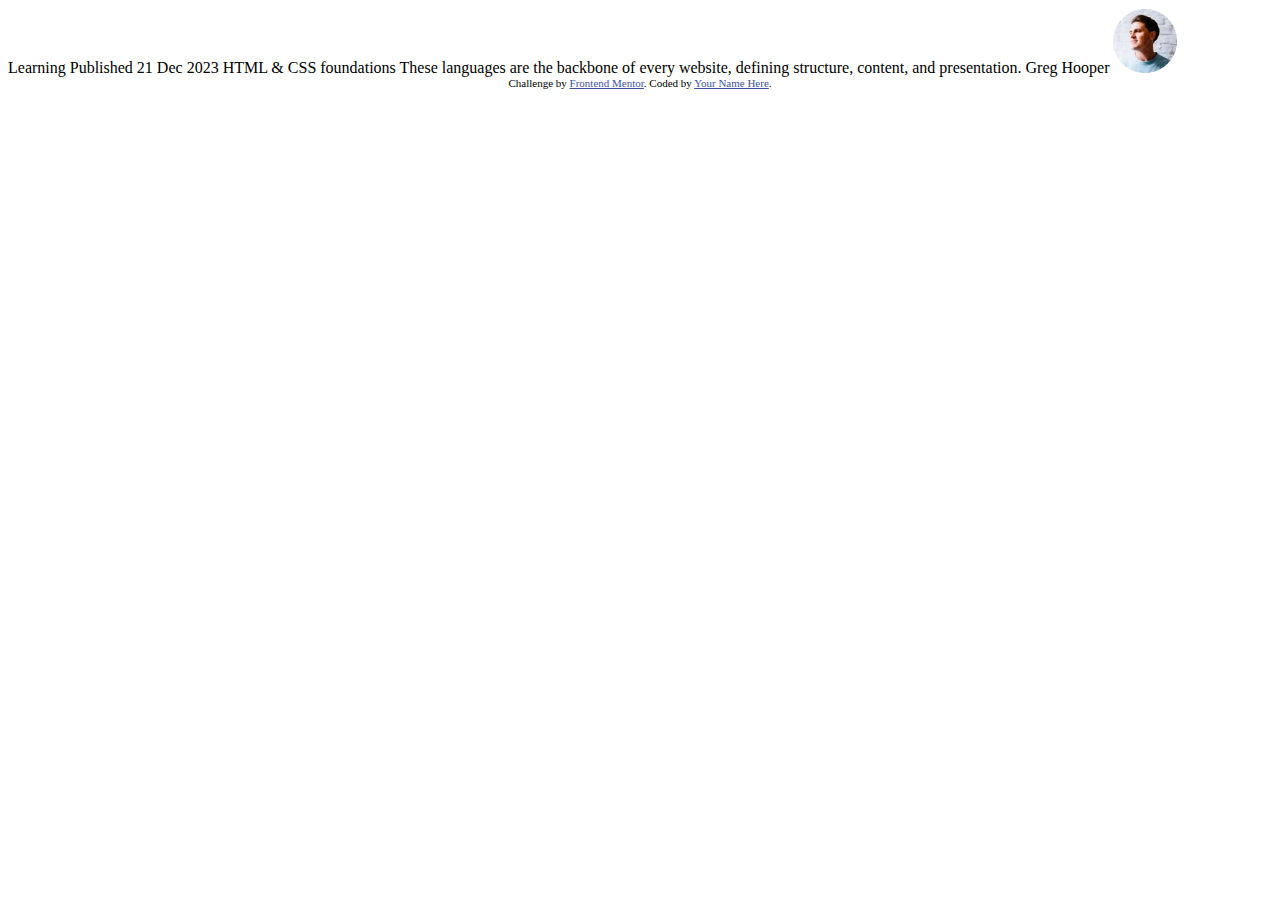
==== index.html @ e3545a85 "blog preview card" ====
<!DOCTYPE html>
<html lang="en">
<head>
  <meta charset="UTF-8">
  <meta name="viewport" content="width=device-width, initial-scale=1.0"> <!-- displays site properly based on user's device -->

  <link rel="icon" type="image/png" sizes="32x32" href="./assets/images/favicon-32x32.png">
  
  <title>Frontend Mentor | Blog preview card</title>

  <!-- Feel free to remove these styles or customise in your own stylesheet 👍 -->
  <style>
    .attribution { font-size: 11px; text-align: center; }
    .attribution a { color: hsl(228, 45%, 44%); }
  </style>
</head>
<body>

  Learning

  Published 21 Dec 2023

  HTML & CSS foundations

  These languages are the backbone of every website, defining structure, content, and presentation.

  Greg Hooper
  <img src="assets/images/image-avatar.webp" alt="">
  <div class="attribution">
    Challenge by <a href="https://www.frontendmentor.io?ref=challenge" target="_blank">Frontend Mentor</a>. 
    Coded by <a href="#">Your Name Here</a>.
  </div>
</body>
</html>
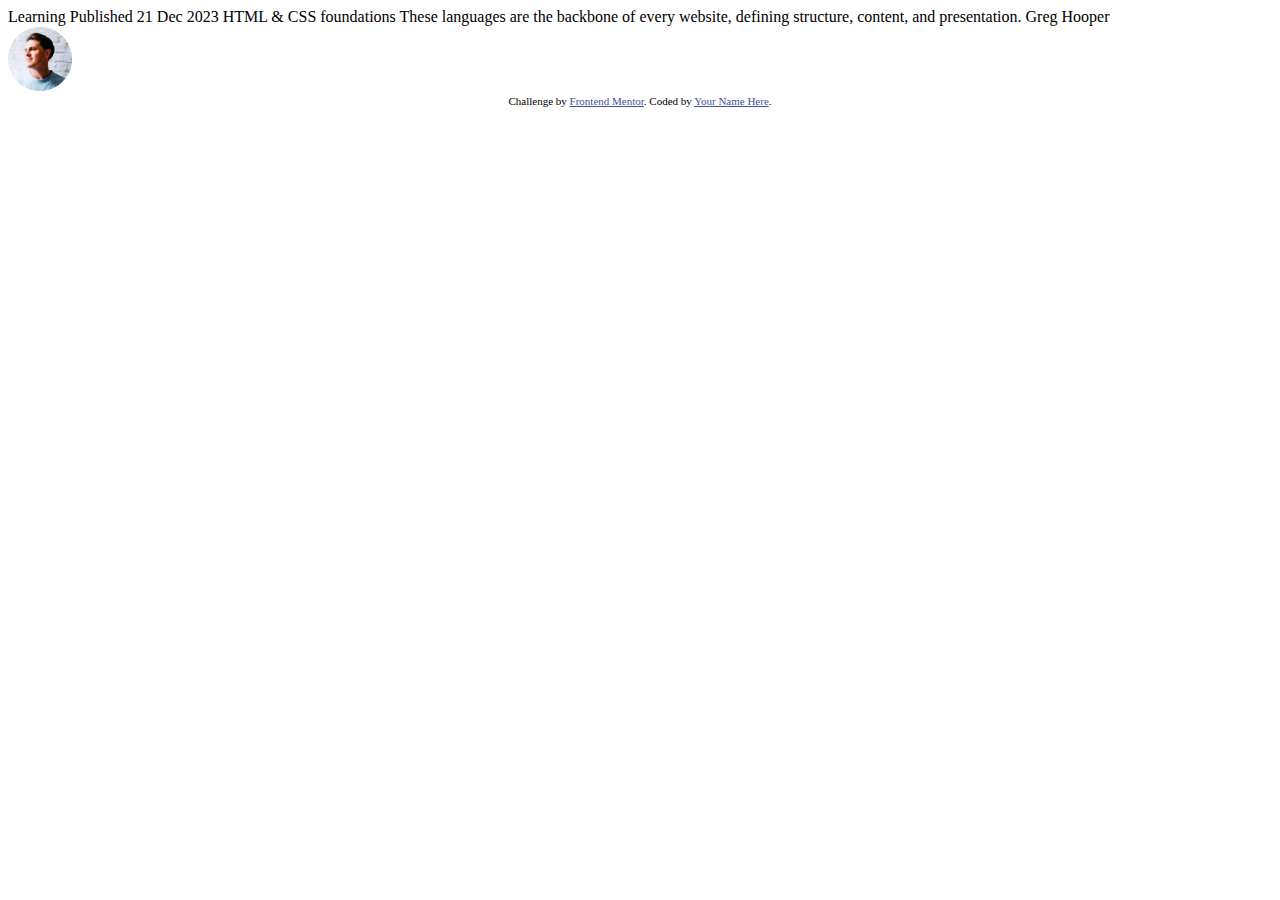
==== commit fbd64a29: "modified my index.html file" ====
--- a/index.html
+++ b/index.html
@@ -25,7 +25,9 @@
   These languages are the backbone of every website, defining structure, content, and presentation.
 
   Greg Hooper
-  <img src="assets/images/image-avatar.webp" alt="">
+  <div>
+    <img src="assets/images/image-avatar.webp" alt="">
+  </div>
   <div class="attribution">
     Challenge by <a href="https://www.frontendmentor.io?ref=challenge" target="_blank">Frontend Mentor</a>. 
     Coded by <a href="#">Your Name Here</a>.
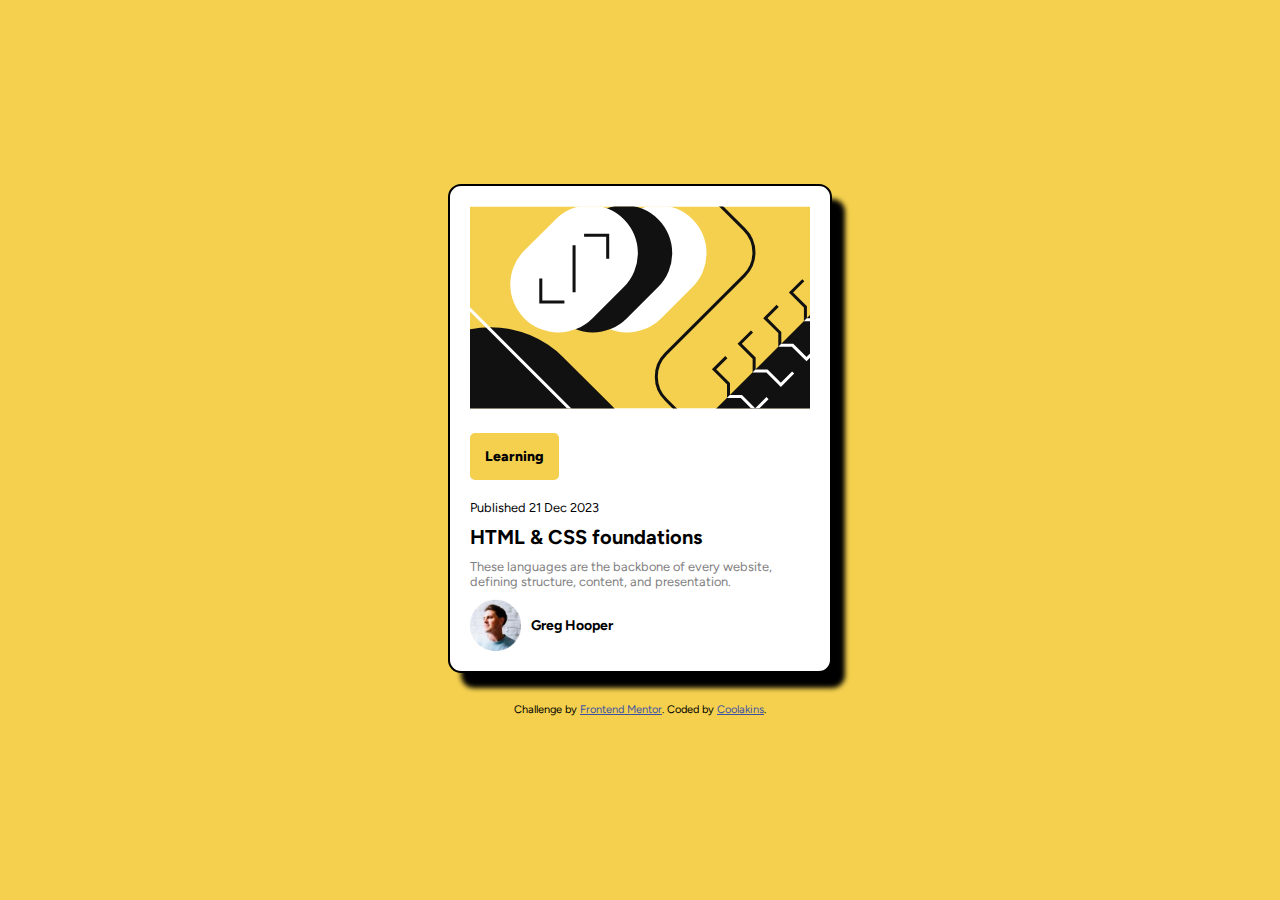
==== commit 3e4249d3: "completed the styling of the index.html file" ====
--- a/index.html
+++ b/index.html
@@ -1,36 +1,52 @@
 <!DOCTYPE html>
 <html lang="en">
-<head>
-  <meta charset="UTF-8">
-  <meta name="viewport" content="width=device-width, initial-scale=1.0"> <!-- displays site properly based on user's device -->
+  <head>
+    <meta charset="UTF-8" />
+    <meta name="viewport" content="width=device-width, initial-scale=1.0" />
+    <!-- displays site properly based on user's device -->
+    <link rel="preconnect" href="https://fonts.googleapis.com" />
+    <link rel="preconnect" href="https://fonts.gstatic.com" crossorigin />
+    <link
+      href="https://fonts.googleapis.com/css2?family=Figtree:wght@600;800&display=swap"
+      rel="stylesheet"
+    />
+    <link
+      rel="icon"
+      type="image/png"
+      sizes="32x32"
+      href="./assets/images/favicon-32x32.png"
+    />
+    <link rel="stylesheet" href="style.css" />
 
-  <link rel="icon" type="image/png" sizes="32x32" href="./assets/images/favicon-32x32.png">
-  
-  <title>Frontend Mentor | Blog preview card</title>
+    <title>Frontend Mentor | Blog preview card</title>
+  </head>
+  <body>
+    <main>
+      <div class="illustration">
+        <img src="assets/images/illustration-article.svg" alt="" />
+      </div>
 
-  <!-- Feel free to remove these styles or customise in your own stylesheet 👍 -->
-  <style>
-    .attribution { font-size: 11px; text-align: center; }
-    .attribution a { color: hsl(228, 45%, 44%); }
-  </style>
-</head>
-<body>
+      <span class="top">Learning</span>
+      <p class="date">Published 21 Dec 2023</p>
+      <h1>HTML & CSS foundations</h1>
+      <p class="content">
+        These languages are the backbone of every website, defining structure,
+        content, and presentation.
+      </p>
+      <div class="avatar">
+        <img src="assets/images/image-avatar.webp" alt="" />
+        <span>Greg Hooper</span>
+      </div>
+    </main>
 
-  Learning
-
-  Published 21 Dec 2023
-
-  HTML & CSS foundations
-
-  These languages are the backbone of every website, defining structure, content, and presentation.
-
-  Greg Hooper
-  <div>
-    <img src="assets/images/image-avatar.webp" alt="">
-  </div>
-  <div class="attribution">
-    Challenge by <a href="https://www.frontendmentor.io?ref=challenge" target="_blank">Frontend Mentor</a>. 
-    Coded by <a href="#">Your Name Here</a>.
-  </div>
-</body>
-</html>+    <footer class="attribution">
+      Challenge by
+      <a href="https://www.frontendmentor.io?ref=challenge" target="_blank"
+        >Frontend Mentor</a
+      >. Coded by
+      <a href="https://github.com/coolakins/blog-preview-card" target="_blank"
+        >Coolakins</a
+      >.
+    </footer>
+  </body>
+</html>
--- a/style.css
+++ b/style.css
@@ -0,0 +1,75 @@
+* {
+  margin: 0;
+  padding: 0;
+  box-sizing: border-box;
+}
+
+body {
+  background-color: #f4d04e;
+  min-height: 100vh;
+  display: flex;
+  justify-content: center;
+  flex-direction: column;
+  align-items: center;
+  font-family: "Figtree", sans-serif;
+}
+
+main {
+  width: 30%;
+  min-width: 300px;
+  background-color: hsl(0, 0%, 100%);
+  border: 2px solid black;
+  padding: 20px;
+  box-shadow: 13px 15px 5px 0px rgba(0, 0, 0, 1);
+  border-radius: 13px;
+  margin-bottom: 30px;
+}
+
+.illustration img {
+  width: 100%;
+}
+
+.top {
+  background-color: #f4d04e;
+  margin: 20px 0;
+  padding: 15px;
+  display: inline-block;
+  font-size: 14px;
+  font-weight: 800;
+  border-radius: 5px;
+}
+.date {
+  font-size: 0.8rem;
+  margin-bottom: 10px;
+}
+h1 {
+  font-size: 20px;
+  margin-bottom: 10px;
+}
+.content {
+  margin-bottom: 10px;
+  color: hsl(0, 0%, 50%);
+  font-size: 0.8rem;
+}
+
+.avatar {
+  display: flex;
+  align-items: center;
+  justify-content: start;
+}
+.avatar img {
+  width: 15%;
+}
+span {
+  margin: 0 10px;
+  font-size: 14px;
+  font-weight: 700;
+}
+
+.attribution {
+  font-size: 11px;
+  text-align: center;
+}
+.attribution a {
+  color: hsl(228, 45%, 44%);
+}
